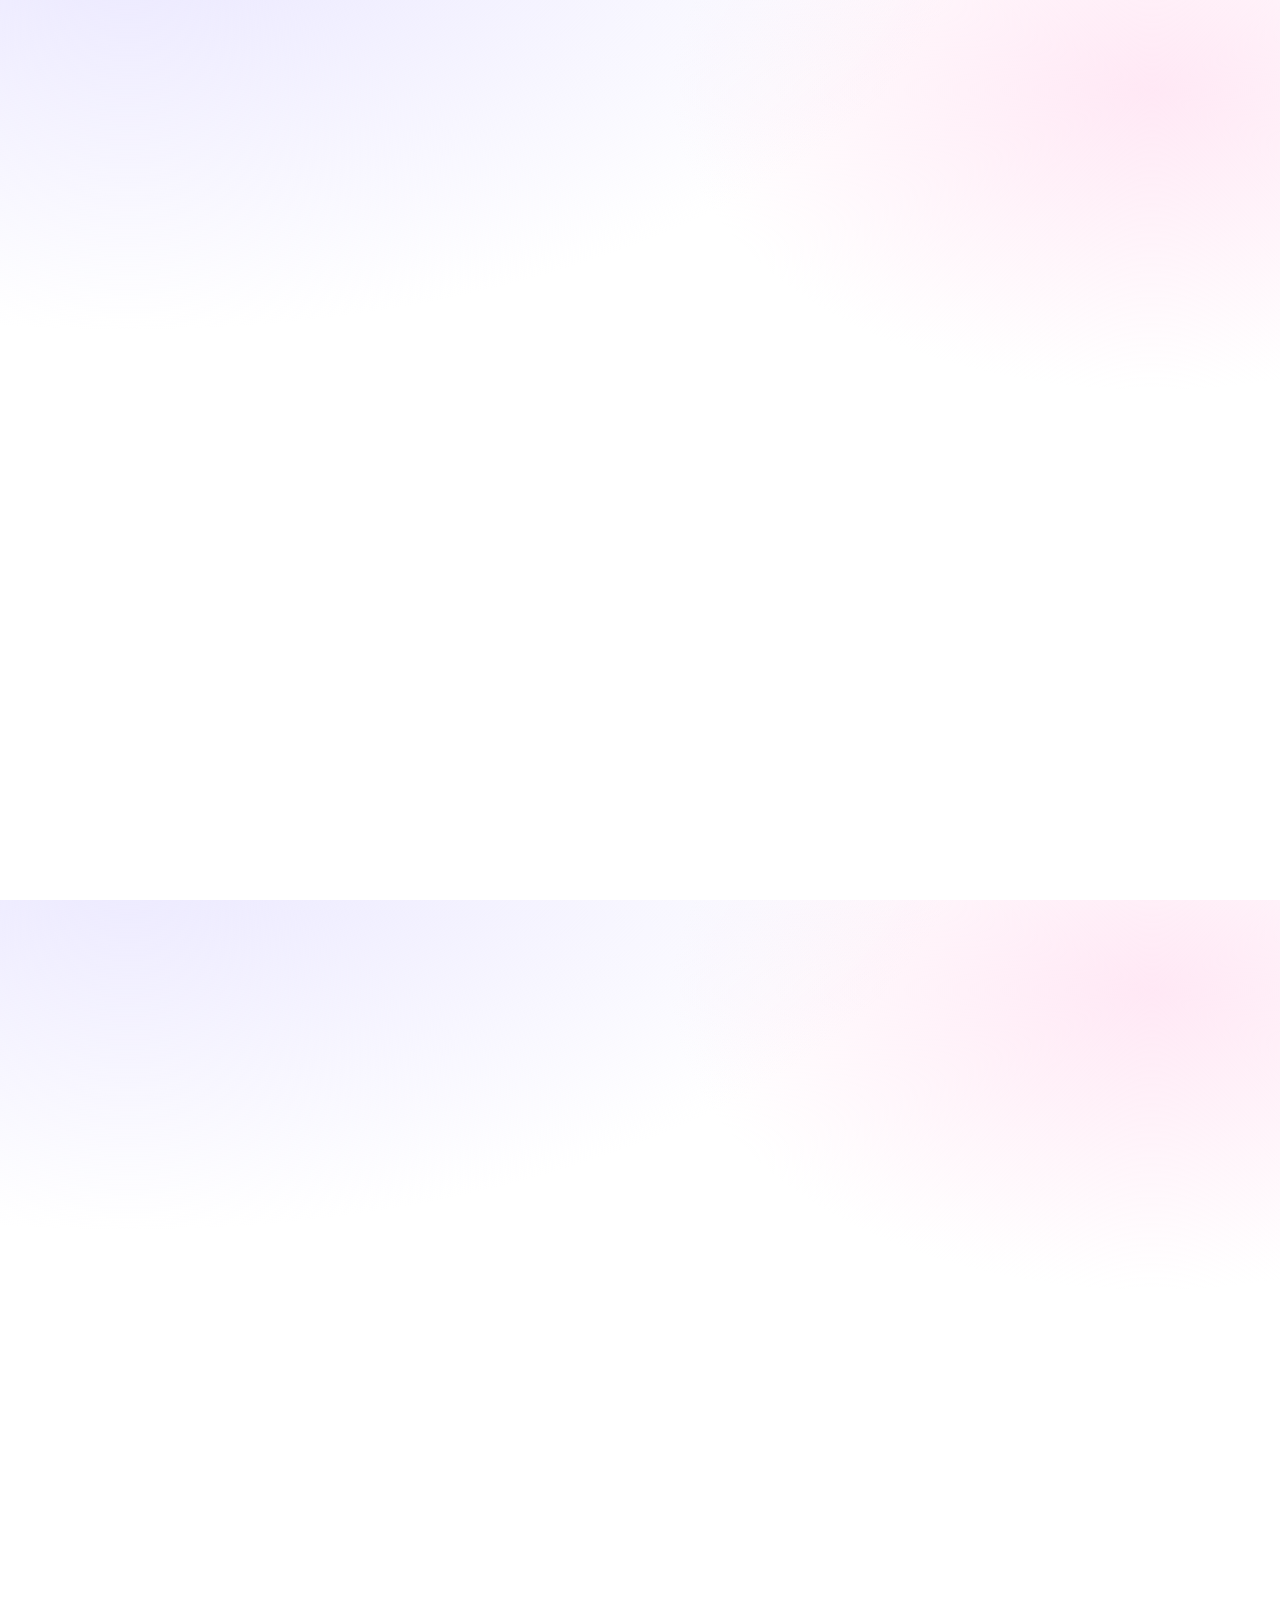
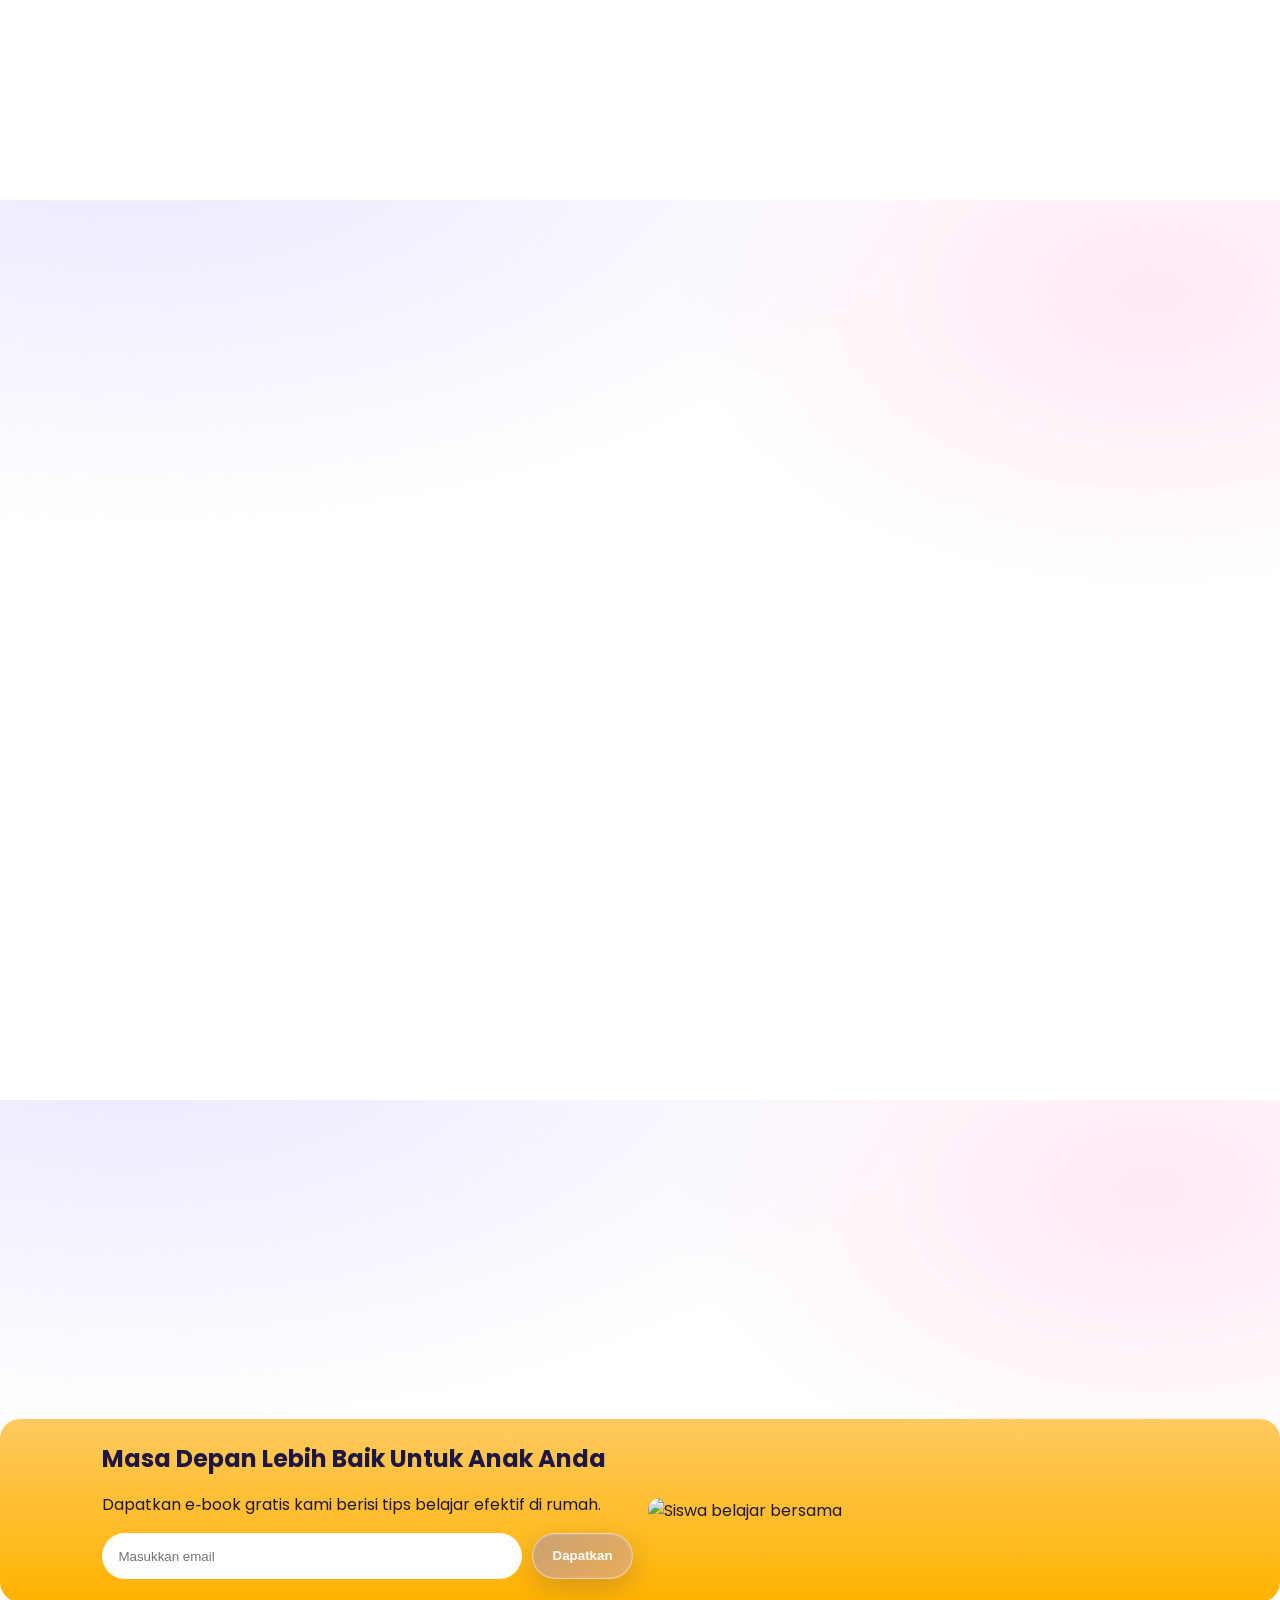
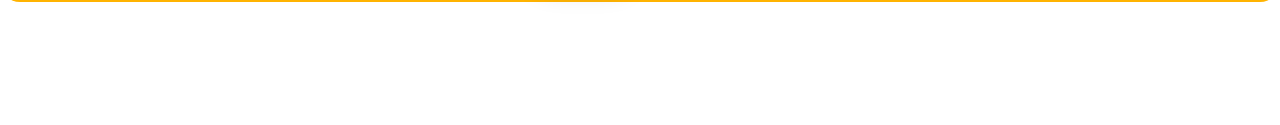
==== homepage.html @ 5aa9eeea "Add files via upload" ====
<!DOCTYPE html>
<html lang="id" class="loading">
<head>
  <meta charset="utf-8">
  <meta name="viewport" content="width=device-width, initial-scale=1">
  <title>EduAcademy - Belajar Interaktif</title>
  <link href="https://fonts.googleapis.com/css2?family=Poppins:wght@300;400;500;600;700&family=Playfair+Display:wght@600;700&display=swap" rel="stylesheet">
  <link rel="stylesheet" href="homepage.css">
</head>
<body>
     <div class="liquid-intro" id="liquid-intro" aria-hidden="true">
    <div class="blob b1"></div>
    <div class="blob b2"></div>
    <div class="liquid-text">BLC</div>
  </div>
  <header class="site-header">
    <div class="container nav">
      <a class="brand" href="homepage.html"><span class="brand-name">Brilliant Learning Center</span><span class="dot">.</span></a>
      <nav class="menu" aria-label="Utama">
        <div class="menu-item">
         
        </div>
        <div class="menu-item has-sub">
          <button class="link" aria-haspopup="true" aria-expanded="false">Programs <span class="caret">▾</span></button>
          <div class="dropdown" role="menu">
            <a href="#program" role="menuitem">Creative Thinking</a>
            <a href="#program" role="menuitem">Career Planning</a>
            <a href="#program" role="menuitem">Public Speaking</a>
            <a href="#program" role="menuitem">Coding Basics</a>
          </div>
        </div>
      </nav>
      <div class="actions">
         <a href="aboutus/aboutus.html" class="yt">About us</a>
       <a href="./pricing/pricing.html" class="yt">Pricing</a>
         <a href="https://www.instagram.com/brilliant_blc" target="_blank" rel="noopener noreferrer" class="yt">Instagram</a>
          <a href="https://www.youtube.com/@brilliantlearningcenter3346" target="_blank" rel="noopener noreferrer" class="yt">Youtube</a>
        <button class="avatar" aria-label="Menu pengguna">
          <span class="notif" aria-hidden="true"></span>
        </button>
        <button class="hamburger" aria-label="Menu" aria-expanded="false">☰</button>
      </div>
    </div>
  </header>

  <main>
    <section class="hero container" id="tentang" data-animate>
      <div class="hero-text">
        <h1 class="title">Masa Depan Lebih Baik Untuk Anak Anda</h1>
        <p class="subtitle">Kelas Bimble interaktif, proyek nyata, workshop, dan pengalaman lapangan yang menyenangkan.</p>
        <div class="hero-cta">
          <a class="btn primary" href="./daftar/daftar.html" target="_blank" rel="noopener noreferrer" class="yt">Daftar Sekarang</a>
          <a class="btn ghost" href="#resources">Lihat Sumber</a>
        </div>
        <div class="stats">
          <div class="stat" data-animate>
            <span class="number" data-counter data-target="7500">0</span>
            <span class="label">Siswa aktif</span>
          </div>
          <div class="stat" data-animate>
            <span class="number" data-counter data-target="50">0</span>
            <span class="label">Program tersedia</span>
          </div>
        </div>
      </div>
      <div class="photo left" aria-hidden="true">
        <span class="circle-bg"></span>
        <img class="cutout" src="https://img.icons8.com/3d-fluency/200/student-male.png" alt="Siswa belajar">
      </div>
      <div class="photo right" aria-hidden="true">
        <span class="circle-bg"></span>
        <img class="cutout" src="https://img.icons8.com/3d-fluency/200/student-female.png" alt="Siswa membaca">
      </div>
      <div class="floaters" aria-hidden="true">
        <img class="floater f1" src="asset/BOOKS.png" alt="">
        <img class="floater f2" src="asset/CHESS.png" alt="">
        <img class="floater f3" src="asset/E LEARNING.png" alt="">
        <img class="floater f4" src="asset/SPORT.png" alt="">
        <img class="floater f5" src="asset/PHYSICS.png" alt="">
        <img class="floater f6" src="asset/MUSIC.png" alt="">
        <img class="floater f7" src="asset/OWL.png" alt="">
        <img class="floater f8" src="asset/SEARCH.png" alt="">
        <span class="deco ring d1"></span>
        <span class="deco ring d2"></span>
        <span class="deco pill d3"></span>
        <span class="deco diamond d4"></span>
        <span class="deco blob d5"></span>
        <span class="deco ring d6"></span>
        <span class="deco circle big d7"></span>
        <span class="deco block d8"></span>
        <span class="deco block tall d9"></span>
        <span class="deco pill long d10"></span>
        <span class="deco ring big d11"></span>
      </div>
    </section>

    <section class="programs" id="program">
      <div class="container">
        <div class="programs-head" data-animate>
          <div class="lead">Program</div>
          <h2>Dirancang untuk mengembangkan potensi anak</h2>
        </div>
        <div class="glass-grid" data-animate>
          <a class="glass-card" href="#">
            <div class="icon">💡</div>
            <div class="card-title">Pemikiran Kreatif</div>
            <div class="card-link">Pelajari lebih lanjut</div>
          </a>
          <a class="glass-card highlight" href="#">
            <div class="icon">🧭</div>
            <div class="card-title">Perencanaan Karier</div>
            <div class="card-link">Pelajari lebih lanjut</div>
          </a>
          <a class="glass-card" href="#">
            <div class="icon">🗣️</div>
            <div class="card-title">Public Speaking</div>
            <div class="card-link">Pelajari lebih lanjut</div>
          </a>
          <a class="glass-card" href="#">
            <div class="icon">💻</div>
            <div class="card-title">Coding Dasar</div>
            <div class="card-link">Pelajari lebih lanjut</div>
          </a>
        </div>
      </div>
    </section>

    <section class="resources" id="resources">
      <div class="container">
        <h2 data-animate>Sumber Belajar Kami</h2>
        <p class="sub" data-animate>Kami kembangkan kepercayaan diri anak agar makin tajam</p>
        <div class="carousel" data-animate>
          <button class="carousel-control prev" aria-label="Sebelumnya">‹</button>
          <div class="carousel-viewport">
            <div class="carousel-track">
              <div class="book-card">
                <img src="https://images.unsplash.com/photo-1544717305-2782549b5136?q=80&w=400&auto=format&fit=crop" alt="Buku 1">
                <div class="book-title">Cat Kid Comic</div>
              </div>
              <div class="book-card">
                <img src="https://images.unsplash.com/photo-1519682337058-a94d519337bc?q=80&w=400&auto=format&fit=crop" alt="Buku 2">
                <div class="book-title">Wings of Fire</div>
              </div>
              <div class="book-card">
                <img src="https://images.unsplash.com/photo-1518085250887-2f903c200fee?q=80&w=400&auto=format&fit=crop" alt="Buku 3">
                <div class="book-title">Dog Man</div>
              </div>
              <div class="book-card">
                <img src="https://images.unsplash.com/photo-1495446815901-a7297e633e8d?q=80&w=400&auto=format&fit=crop" alt="Buku 4">
                <div class="book-title">Stories Wild</div>
              </div>
              <div class="book-card">
                <img src="https://images.unsplash.com/photo-1512820790803-83ca734da794?q=80&w=400&auto=format&fit=crop" alt="Buku 5">
                <div class="book-title">Science Lab</div>
              </div>
              <div class="book-card">
                <img src="https://images.unsplash.com/photo-1524995997946-a1c2e315a42f?q=80&w=400&auto=format&fit=crop" alt="Buku 6">
                <div class="book-title">Creative Brain</div>
              </div>
            </div>
          </div>
          <button class="carousel-control next" aria-label="Berikutnya">›</button>
        </div>
      </div>
    </section>
  </main>

  <section class="benefits">
    <div class="container two-col">
      <div class="panel light" data-animate>
        <div class="lead small">Traditional in‑person</div>
        <h2>Belajar tatap muka mendorong siswa untuk</h2>
        <ul class="checks">
          <li>Fokus lebih lama dalam sesi</li>
          <li>Berinteraksi dengan teman sebaya</li>
          <li>Memahami konsep sulit dengan contoh nyata</li>
        </ul>
        <div class="illus">
          <img src="asset/kelas.jpg" alt="Kelas" />
        </div>
      </div>
      <div class="panel dark quiz" data-animate>
        <h3>Anak akan diuji dengan kuis online</h3>
        <p>Kuis interaktif membuat belajar lebih menyenangkan sekaligus menilai kemajuan.</p>
        <div class="quiz-meta">
          <span>🧠 10 soal</span>
          <span>⏱️ 15 menit</span>
          <span>🏅 Sertifikat</span>
        </div>
        <a href="#" class="btn primary">Coba Kuis</a>
      </div>
    </div>
  </section>

  <section class="superstars">
    <div class="container">
      <div class="section-head">
        <h2>Superstar Bulan Ini</h2>
        <a href="#" class="btn ghost small">Lihat Semua</a>
      </div>
      <div class="stars-grid" data-animate>
        <div class="star">
          <img src="asset/avatar/Avatar Users2_1.png" alt="Siswa 1">
          <div class="name">Jaydn Niles</div>
          <div class="meta">9 th · Ethiopia</div>
        </div>
        <div class="star">
          <img src="asset/avatar/Avatar Users2_10.png" alt="Siswa 2">
          <div class="name">Lisa Ava</div>
          <div class="meta">8 th · Colombia</div>
        </div>
        <div class="star">
          <img src="asset/avatar/Avatar Users2_12.png" alt="Siswa 3">
          <div class="name">Sophia Mia</div>
          <div class="meta">9 th · Ireland</div>
        </div>
        <div class="star">
          <img src="asset/avatar/Avatar Users2_18.png"Siswa 4">
          <div class="name">Arga Putra</div>
          <div class="meta">10 th · Indonesia</div>
        </div>
      </div>
    </div>
  </section>

  <section class="tiles">
    <div class="container tile-grid" data-animate>
      <div class="tile">
        <h3>Integrasi dengan platform favorit Anda</h3>
        <p>Sinkron dengan alat yang sudah Anda gunakan setiap hari.</p>
        <div class="logos">
          <span class="logo">G</span>
          <span class="logo">M</span>
          <span class="logo">C</span>
          <span class="logo">S</span>
          <span class="logo">Z</span>
        </div>
        <a href="#" class="link-more">Lihat dukungan →</a>
      </div>
      <div class="tile">
        <h3>Bagaimana kami tumbuh menjadi ed‑tech besar</h3>
        <p>Baca perjalanan kami membangun pengalaman belajar menyenangkan untuk semua.</p>
        <div class="logos">
          <span class="logo">B</span>
          <span class="logo">P</span>
          <span class="logo">J</span>
          <span class="logo">A</span>
        </div>
        <a href="#" class="link-more">Baca cerita →</a>
      </div>
    </div>
  </section>

  <section class="cta-banner" data-animate>
    <div class="container cta-wrap">
      <div class="cta-text">
        <h2>Masa Depan Lebih Baik Untuk Anak Anda</h2>
        <p>Dapatkan e‑book gratis kami berisi tips belajar efektif di rumah.</p>
        <form class="cta-form" onsubmit="return false;">
          <input type="email" placeholder="Masukkan email">
          <button class="btn glass">Dapatkan</button>
        </form>
      </div>
      <div class="cta-visual">
        <img src="https://images.unsplash.com/photo-1519389950473-47ba0277781c?q=80&w=1000&auto=format&fit=crop" alt="Siswa belajar bersama">
      </div>
    </div>
  </section>

  <footer class="site-footer">
    <div class="container">
      <div>© 2026 Brilliant Learning Center</div>
      <div class="social">
        <a href="#">Instagram</a>
        <a href="#">YouTube</a>
        <a href="#">Kontak</a>
      </div>
    </div>
  </footer>




  <script type="text/javascript">
var Tawk_API=Tawk_API||{}, Tawk_LoadStart=new Date();
(function(){
var s1=document.createElement("script"),s0=document.getElementsByTagName("script")[0];
s1.async=true;
s1.src='https://embed.tawk.to/69aa831071c7231c3a28fcc7/1jj10vug5';
s1.charset='UTF-8';
s1.setAttribute('crossorigin','*');
s0.parentNode.insertBefore(s1,s0);
})();
</script>
  <script src="homepage.js"></script>
</body>
</html>
---- homepage.css ----
:root {
  --bg: #f6f6fb;
  --ink: #1f1743;
  --muted: #676386;
  --primary: #6c5ce7;
  --primary-2: #a06cd5;
  --accent: #ffb300;
  --card: rgba(255, 255, 255, 0.08);
  --card-border: rgba(255, 255, 255, 0.22);
  --radius: 14px;
  --radius-lg: 18px;
  --shadow: 0 8px 30px rgba(31, 23, 67, 0.08);
}

*,
*::before,
*::after {
  box-sizing: border-box;
}

html, body {
  height: 100%;
}

body {
  margin: 0;
  font-family: "Poppins", system-ui, -apple-system, Segoe UI, Roboto, Arial, sans-serif;
  color: var(--ink);
  background:
    radial-gradient(1200px 600px at 10% -10%, #e9e6ff 0%, transparent 70%),
    radial-gradient(800px 500px at 90% 10%, #ffe8f5 0%, transparent 60%),
    linear-gradient(#ffffff, #ffffff);
}

.container {
  width: min(1120px, 92vw);
  margin-inline: auto;
}

.btn {
  display: inline-flex;
  align-items: center;
  justify-content: center;
  gap: .5rem;
  padding: .9rem 1.2rem;
  border-radius: 999px;
  font-weight: 600;
  text-decoration: none;
  transition: transform .35s ease, background-color .35s ease, color .35s ease, box-shadow .35s ease;
}

.btn.primary {
  background: linear-gradient(135deg, var(--primary), var(--primary-2));
  color: #fff;
  box-shadow: 0 12px 30px rgba(108, 92, 231, .35);
}

.btn.primary:hover { transform: translateY(-2px); }

.btn.ghost {
  background: transparent;
  border: 2px solid var(--primary);
  color: var(--primary);
}
.btn.ghost:hover { background: var(--primary); color: #fff; }

.btn.small { padding: .55rem .9rem; font-size: .9rem; }

.btn.glass {
  background:
    linear-gradient(145deg, rgba(108,92,231,.35), rgba(160,108,213,.25)),
    rgba(255,255,255,.18);
  border: 1px solid rgba(255,255,255,.45);
  color: #fff;
  backdrop-filter: blur(12px) saturate(130%);
  -webkit-backdrop-filter: blur(12px) saturate(130%);
  box-shadow: 0 10px 26px rgba(31,23,67,.18), inset 0 0 0 1px rgba(255,255,255,.15);
}
.btn.glass:hover {
  background:
    linear-gradient(145deg, rgba(108,92,231,.45), rgba(160,108,213,.32)),
    rgba(255,255,255,.24);
  transform: translateY(-2px);
}

.site-header {
  position: sticky;
  top: 0;
  z-index: 20;
  backdrop-filter: saturate(140%) blur(8px);
  background: rgba(255, 255, 255, .7);
  border-bottom: 1px solid rgba(31, 23, 67, .06);
}
.nav {
  display: grid;
  grid-template-columns: 1fr auto auto;
  align-items: center;
  padding: 1rem 0;
  gap: 1rem;
}
.brand {
  font-weight: 700;
  font-size: 1.35rem;
  color: var(--ink);
  text-decoration: none;
}
.brand .brand-name { letter-spacing: .2px; }
.brand .dot { color: var(--accent); margin-left: 2px; }
.menu {
  display: flex;
  gap: 1.2rem;
}
.menu a, .menu .link {
  color: var(--muted);
  text-decoration: none;
  font-weight: 500;
  background: none;
  border: 0;
  padding: .3rem .2rem;
  cursor: pointer;
}
.menu a:hover, .menu .link:hover { color: var(--ink); }
.menu .menu-item { position: relative; }
.menu .caret { font-size: .8rem; margin-left: .25rem; }
.dropdown {
  position: absolute;
  top: calc(100% + .6rem);
  left: 0;
  min-width: 220px;
  background: #fff;
  border: 1px solid rgba(31,23,67,.08);
  border-radius: 12px;
  box-shadow: 0 14px 36px rgba(31,23,67,.16);
  padding: .5rem;
  opacity: 0;
  transform: translateY(8px);
  pointer-events: none;
  transition: opacity .35s ease, transform .35s ease;
}
.dropdown a {
  display: block;
  padding: .6rem .8rem;
  border-radius: 8px;
  color: var(--ink);
  text-decoration: none;
  font-weight: 500;
}
.dropdown a:hover { background: rgba(108,92,231,.08); }
.menu .menu-item.open .dropdown { opacity: 1; transform: none; pointer-events: auto; }
.menu .menu-item.open .link { color: var(--ink); }

.actions {
  display: flex;
  align-items: center;
  gap: .8rem;
}
.actions .yt {
  color: var(--muted);
  text-decoration: none;
  font-weight: 600;
}
.actions .yt:hover { color: var(--ink); }
.avatar {
  width: 36px;
  height: 36px;
  border-radius: 50%;
  background: linear-gradient(180deg, #fff, #f0eefb);
  border: 1px solid rgba(31,23,67,.08);
  box-shadow: 0 4px 14px rgba(31,23,67,.12);
  position: relative;
  cursor: pointer;
}
.avatar .notif {
  position: absolute;
  top: 7px;
  right: 7px;
  width: 8px;
  height: 8px;
  background: var(--accent);
  border-radius: 50%;
  box-shadow: 0 0 0 2px #fff;
}
.hamburger {
  display: none;
  width: 40px;
  height: 40px;
  border: 1px solid rgba(31,23,67,.1);
  border-radius: 10px;
  background: #fff;
  box-shadow: 0 6px 16px rgba(31,23,67,.12);
  font-size: 20px;
  cursor: pointer;
}

.hero {
  display: grid;
  grid-template-columns: auto minmax(520px, 1fr) auto;
  align-items: center;
  gap: 1.2rem;
  padding: 3.2rem 0 2rem;
  text-align: center;
  position: relative;
}
.title {
  font-family: "Playfair Display", Georgia, serif;
  font-size: clamp(2.4rem, 1.2rem + 4vw, 4rem);
  line-height: 1.1;
  margin: 0;
  color: var(--ink);
}
.subtitle {
  color: var(--muted);
  margin: 1rem 0 1.4rem;
  max-width: 560px;
  margin-left: auto;
  margin-right: auto;
}
.hero-cta { display: flex; gap: .8rem; margin-bottom: 1.6rem; justify-content: center; }
.stats {
  display: flex;
  gap: 2rem;
  flex-wrap: wrap;
  justify-content: center;
}
.stat { display: grid; }
.stat .number {
  font-size: 2rem;
  font-weight: 700;
  color: var(--primary);
}
.stat .label {
  color: var(--muted);
  font-size: .95rem;
}
.photo {
  position: relative;
  width: clamp(140px, 22vw, 240px);
  z-index: 2;
}
.photo .circle-bg {
  position: relative;
  display: block;
  width: 100%;
  padding-bottom: 100%;
  border-radius: 50%;
  background: radial-gradient(80% 80% at 50% 40%, rgba(255,255,255,.9), rgba(255,255,255,.6)) padding-box,
              radial-gradient(closest-side, rgba(255,179,0,.6), rgba(108,92,231,.4)) border-box;
  border: 8px solid transparent;
  box-shadow: 0 10px 30px rgba(31,23,67,.12), inset 0 6px 18px rgba(255,255,255,.6);
  filter: blur(.2px);
}
.photo .cutout {
  position: absolute;
  left: 50%;
  top: 50%;
  transform: translate(-50%, -58%);
  width: 86%;
  height: auto;
  object-fit: contain;
  filter: drop-shadow(0 14px 18px rgba(31,23,67,.15));
  pointer-events: none;
}
.left { grid-column: 1; justify-self: end; }
.right { grid-column: 3; justify-self: start; }
.hero-text { grid-column: 2; }

.floaters {
  position: absolute;
  top: -10%;
  left: 50%;
  width: 100vw;
  height: 120%;
  transform: translateX(-50%);
  pointer-events: none;
  z-index: 1;
  overflow: visible;
}
.floater {
  position: absolute;
  width: 64px;
  height: 64px;
  object-fit: contain;
  filter: drop-shadow(0 8px 16px rgba(31,23,67,.14));
  animation: floatY var(--dur,7s) ease-in-out var(--delay,0s) infinite alternate,
             swayX var(--dur2,9s) ease-in-out calc(var(--delay,0s) / 2) infinite alternate;
  will-change: transform, opacity;
}
.floaters.physics .floater,
.floaters.physics .deco { animation: none; }
.floater.f1 { top: 8%; left: 6%; --dur: 7s; --dur2: 10s; --delay: .6s; }
.floater.f2 { top: 10%; right: 9%; --dur: 8s; --dur2: 9s; --delay: 1.2s; }
.floater.f3 { bottom: 8%; left: 10%; --dur: 6.5s; --dur2: 8s; --delay: .2s; width: 56px; height: 56px;}
.floater.f4 { bottom: 14%; right: 8%; --dur: 7.5s; --dur2: 9.5s; --delay: .9s; }

@keyframes floatY {
  0%   { transform: translateY(0) rotate(-2deg); }
  50%  { transform: translateY(-10px) rotate(2deg); }
  100% { transform: translateY(0) rotate(-2deg); }
}
@keyframes swayX {
  0%   { transform: translateX(-6px); }
  100% { transform: translateX(6px); }
}

/* Extra decorative shapes (CSS-only) */
.deco {
  position: absolute;
  display: block;
  filter: drop-shadow(0 6px 12px rgba(31,23,67,.10));
  opacity: .9;
  animation: floatY var(--dur,8s) ease-in-out var(--delay,0s) infinite alternate,
             swayX var(--dur2,10s) ease-in-out var(--delay,0s) infinite alternate;
}
.deco.ring {
  width: 34px; height: 34px; border-radius: 50%;
  box-shadow: inset 0 0 0 4px rgba(108,92,231,.45);
  background: radial-gradient(circle at 30% 30%, rgba(255,255,255,.7), transparent 60%);
}
.deco.pill {
  width: 48px; height: 18px; border-radius: 999px;
  background: linear-gradient(135deg, rgba(255,179,0,.35), rgba(255,179,0,.15));
}
.deco.diamond {
  width: 18px; height: 18px; background: rgba(160,108,213,.5);
  transform: rotate(45deg);
}
.deco.blob {
  width: 36px; height: 28px;
  background: radial-gradient(120% 100% at 30% 40%, rgba(108,92,231,.28), rgba(160,108,213,.2));
  border-radius: 60% 40% 60% 40% / 60% 40% 60% 40%;
}
.deco.pill.long { width: 72px; height: 20px; }
.deco.circle {
  width: 56px; height: 56px; border-radius: 50%;
  background: radial-gradient(60% 60% at 40% 30%, rgba(255,255,255,.85), rgba(255,255,255,.3));
  box-shadow: inset 0 0 0 6px rgba(160,108,213,.25), 0 8px 20px rgba(31,23,67,.08);
}
.deco.ring.big { width: 56px; height: 56px; box-shadow: inset 0 0 0 6px rgba(108,92,231,.45); }
.deco.circle.big { width: 120px; height: 120px; box-shadow: inset 0 0 0 10px rgba(160,108,213,.22), 0 10px 30px rgba(31,23,67,.08); }
.deco.block {
  width: 22px; height: 22px;
  border-radius: 6px;
  background: linear-gradient(145deg, rgba(108,92,231,.35), rgba(160,108,213,.25));
  box-shadow: 0 6px 14px rgba(31,23,67,.12);
}
.deco.block.tall { height: 34px; width: 18px; }
.deco.d1 { top: 14%; left: 22%; --delay: .2s; }
.deco.d2 { top: 26%; right: 24%; --delay: 1.1s; }
.deco.d3 { bottom: 18%; left: 26%; --delay: .6s; }
.deco.d4 { top: 36%; right: 12%; --delay: .9s; }
.deco.d5 { bottom: 10%; right: 18%; --delay: .4s; }
.deco.d6 { top: 8%; left: 8%; --delay: .7s; }

.plane {
  position: absolute;
  top: 12%;
  left: 0;
  width: var(--plane-size, 86px);
  height: var(--plane-size, 86px);
  object-fit: contain;
  pointer-events: none;
  filter: drop-shadow(0 8px 12px rgba(31,23,67,.18));
  animation:
    planeX var(--plane-speed, 18s) linear 0s infinite alternate,
    planeBob 2.6s ease-in-out 0s infinite alternate;
}
@keyframes planeX {
  from { transform: translateX(-12vw) rotate(3deg); }
  to   { transform: translateX(112vw) rotate(-3deg); }
}
@keyframes planeBob {
  from { transform: translateY(-2px); }
  to   { transform: translateY(2px); }
}

.programs {
  position: relative;
  padding: 4rem 0;
  background:
    radial-gradient(700px 300px at 15% 20%, rgba(108, 92, 231, .12), transparent 60%),
    radial-gradient(600px 280px at 85% 10%, rgba(255, 179, 0, .12), transparent 60%),
    linear-gradient(180deg, #1f1743 0%, #2c235e 100%);
  color: #fff;
}
.programs .lead {
  color: #d9d4ff;
  font-weight: 600;
  letter-spacing: .08em;
  text-transform: uppercase;
}
.programs h2 { margin: .4rem 0 1.6rem; color: #fff; }
.programs-head { text-align: center; }

.glass-grid {
  display: grid;
  grid-template-columns: repeat(4, 1fr);
  gap: 1rem;
  margin-top: 1.2rem;
}
.glass-card {
  display: grid;
  gap: .6rem;
  padding: 1.2rem;
  border-radius: var(--radius-lg);
  background: var(--card);
  border: 1px solid var(--card-border);
  backdrop-filter: blur(14px) saturate(130%);
  -webkit-backdrop-filter: blur(14px) saturate(130%);
  color: #fff;
  text-decoration: none;
  box-shadow: 0 10px 30px rgba(0, 0, 0, .18) inset, 0 10px 28px rgba(0, 0, 0, .12);
  transform-style: preserve-3d;
  transition: transform .45s ease, box-shadow .55s ease, background .55s ease;
}
.glass-card .icon {
  width: 44px;
  height: 44px;
  display: grid;
  place-items: center;
  border-radius: 12px;
  background: linear-gradient(145deg, rgba(255,255,255,.25), rgba(255,255,255,.05));
  box-shadow: 0 6px 18px rgba(0,0,0,.18);
  font-size: 1.2rem;
}
.glass-card .card-title { font-weight: 600; }
.glass-card .card-link { color: #e8e6ff; font-size: .95rem; }
.glass-card:hover { box-shadow: 0 20px 40px rgba(0,0,0,.28); }
.glass-card.highlight {
  background: radial-gradient(120px 100px at 80% 20%, rgba(255,179,0,.25), transparent 70%), var(--card);
}

.resources {
  padding: 3.6rem 0 4rem;
}
.resources h2 {
  text-align: center;
  margin: 0;
}
.resources .sub {
  text-align: center;
  margin: .6rem 0 1.6rem;
  color: var(--muted);
}
.carousel {
  position: relative;
  display: grid;
  align-items: center;
  grid-template-columns: auto 1fr auto;
  gap: .5rem;
}
.carousel-viewport {
  overflow: hidden;
}
.carousel-track {
  display: flex;
  gap: 1rem;
  transition: transform .8s cubic-bezier(.22,.61,.36,1);
  will-change: transform;
  padding-block: .3rem;
}
.carousel-control {
  width: 44px;
  height: 44px;
  border: none;
  border-radius: 50%;
  background: #fff;
  box-shadow: var(--shadow);
  color: var(--ink);
  font-size: 28px;
  line-height: 1;
  cursor: pointer;
}
.book-card {
  background: #fff;
  border-radius: 16px;
  box-shadow: 0 10px 24px rgba(31, 23, 67, .14);
  overflow: hidden;
  min-width: 210px;
  width: 210px;
}
.book-card img {
  width: 100%;
  height: 260px;
  object-fit: cover;
  display: block;
}
.book-title {
  padding: .8rem;
  font-weight: 600;
}

.site-footer {
  padding: 1.6rem 0 2rem;
  color: var(--muted);
  border-top: 1px solid rgba(31, 23, 67, .06);
}
.site-header, main, .benefits, .superstars, .tiles, .site-footer { transition: opacity .10s ease, transform .10s ease; }
html.loading .site-header, html.loading main, html.loading .benefits, html.loading .superstars, html.loading .tiles, html.loading .site-footer, html.loading .floaters {
  opacity: 0;
  transform: translateY(8px);
  pointer-events: none;
}
html.loading { overflow: hidden; }
.site-footer .container {
  display: flex;
  justify-content: space-between;
  align-items: center;
}
.site-footer a {
  color: var(--muted);
  text-decoration: none;
}
.site-footer .social {
  display: flex;
  gap: 1rem;
}

[data-animate] {
  opacity: 0;
  transform: translateY(20px);
  transition: transform .9s ease, opacity .9s ease;
}
.show { opacity: 1; transform: none; }

@media (max-width: 992px) {
  .hero {
    grid-template-columns: 1fr;
    padding: 2.4rem 0 1.2rem;
  }
  .hero-text { grid-column: auto; }
  .left, .right { justify-self: center; }
  .glass-grid { grid-template-columns: repeat(2, 1fr); }
}
@media (max-width: 680px) {
  .hamburger { display: inline-block; }
  .menu {
    position: fixed;
    top: 64px;
    right: 12px;
    width: min(86vw, 320px);
    max-height: calc(100vh - 80px);
    display: flex;
    flex-direction: column;
    gap: .6rem;
    background: rgba(255,255,255,.9);
    backdrop-filter: blur(12px) saturate(130%);
    -webkit-backdrop-filter: blur(12px) saturate(130%);
    border: 1px solid rgba(31,23,67,.08);
    border-radius: 14px;
    padding: .8rem;
    box-shadow: 0 20px 40px rgba(31,23,67,.18);
    transform: translateY(-10px) scale(.98);
    opacity: 0;
    pointer-events: none;
    transition: transform .35s ease, opacity .35s ease;
  }
  .menu.open {
    transform: none;
    opacity: 1;
    pointer-events: auto;
  }
  .hero-visual { grid-template-columns: 1fr 1fr; }
  .book-card { min-width: 180px; width: 180px; }
  .glass-grid { grid-template-columns: 1fr; }
  .title { font-size: clamp(2rem, 6.5vw, 2.6rem); }
  .photo { width: clamp(110px, 34vw, 180px); }
  .cta-form { flex-direction: column; }
  .cta-form input { width: 100%; }
  .hero { justify-items: center; }
  .hero-text { max-width: 28rem; margin-inline: auto; text-align: center; }
  .floater { width: 44px; height: 44px; }
  .floater.f1 { left: 4%; top: 6%; }
  .floater.f2 { right: 4%; top: 8%; }
  .floater.f3 { left: 8%; bottom: 10%; }
  .floater.f4 { right: 8%; bottom: 12%; }
  .deco { opacity: .7; }
  .deco.d1 { left: 4%; top: 6%; }
  .deco.d2 { right: 6%; top: 10%; }
  .deco.d3 { left: 6%; bottom: 18%; }
  .deco.d4 { right: 4%; top: 30%; }
  .deco.d5 { right: 6%; bottom: 18%; }
  .deco.d6 { left: 6%; top: 16%; }
  .plane { width: 64px; top: 10%; }
  .deco.circle.big { width: 84px; height: 84px; }
}

.benefits {
  padding: 3.2rem 0 2.6rem;
}
.two-col {
  display: grid;
  grid-template-columns: 1.1fr .9fr;
  gap: 1.4rem;
}
.panel {
  position: relative;
  border-radius: 18px;
  padding: 1.6rem;
  box-shadow: var(--shadow);
}
.panel.light {
  background: #fff;
}
.panel.dark {
  background: linear-gradient(180deg, #2a235c, #1f1743);
  color: #fff;
}
.panel h2 { margin: .2rem 0 1rem; }
.panel h3 { margin: 0 0 .6rem; }
.panel .lead.small {
  color: var(--muted);
  font-weight: 600;
  letter-spacing: .06em;
  text-transform: uppercase;
  font-size: .85rem;
}
.checks {
  margin: 0;
  padding-left: 1.2rem;
}
.checks li {
  margin: .5rem 0;
}
.illus {
  margin-top: 1rem;
  border-radius: 14px;
  overflow: hidden;
}
.illus img {
  width: 100%;
  height: 220px;
  object-fit: cover;
  display: block;
}
.quiz .quiz-meta {
  display: flex;
  gap: .6rem;
  flex-wrap: wrap;
  margin: .6rem 0 1rem;
  opacity: .9;
}
.superstars {
  padding: 2.6rem 0;
}
.section-head {
  display: flex;
  justify-content: space-between;
  align-items: center;
  margin-bottom: 1rem;
}
.stars-grid {
  display: grid;
  grid-template-columns: repeat(4, 1fr);
  gap: 1rem;
}
.star {
  background: #fff;
  border-radius: 14px;
  box-shadow: var(--shadow);
  padding: 1rem;
  text-align: center;
}
.star img {
  width: 88px;
  height: 88px;
  border-radius: 50%;
  object-fit: cover;
}
.star .name { font-weight: 600; margin-top: .6rem; }
.star .meta { color: var(--muted); font-size: .9rem; }

.tiles { padding: 2.2rem 0; }
.tile-grid {
  display: grid;
  grid-template-columns: 1fr 1fr;
  gap: 1rem;
}
.tile {
  background: #fff;
  border-radius: 16px;
  padding: 1.2rem;
  box-shadow: var(--shadow);
}
.tile .logos {
  display: flex;
  gap: .6rem;
  margin: .6rem 0 .4rem;
  flex-wrap: wrap;
}
.tile .logo {
  width: 34px;
  height: 34px;
  display: grid;
  place-items: center;
  border-radius: 10px;
  background: linear-gradient(145deg, rgba(108,92,231,.2), rgba(160,108,213,.15));
  color: var(--ink);
  font-weight: 700;
}
.link-more {
  display: inline-block;
  margin-top: .3rem;
  color: var(--primary);
  text-decoration: none;
  font-weight: 600;
}

.cta-banner {
  background: linear-gradient(180deg, #ffca5f, #ffb300);
  border-radius: 20px;
  margin: 1rem auto 2rem;
}
.cta-wrap {
  display: grid;
  grid-template-columns: 1fr 1fr;
  gap: 1rem;
  align-items: center;
  padding: 1.4rem;
}
.cta-text h2 { margin: 0 0 .4rem; }
.cta-form {
  display: flex;
  gap: .6rem;
  margin-top: .6rem;
}
.cta-form input {
  flex: 1;
  min-width: 0;
  border: 0;
  border-radius: 999px;
  padding: .9rem 1rem;
}
.cta-visual img {
  width: 100%;
  height: 240px;
  object-fit: cover;
  border-radius: 16px;
}

@media (max-width: 992px) {
  .two-col { grid-template-columns: 1fr; }
  .stars-grid { grid-template-columns: repeat(2, 1fr); }
  .tile-grid { grid-template-columns: 1fr; }
  .cta-wrap { grid-template-columns: 1fr; }
}
@media (max-width: 560px) {
  .stars-grid { grid-template-columns: 1fr; }
}

.liquid-intro {
  position: fixed;
  inset: 0;
  z-index: 40;
  pointer-events: all;
  background: linear-gradient(180deg, #ffffff, rgba(255,255,255,.92) 40%, rgba(255,255,255,.86));
  display: grid;
  place-items: center;
  overflow: hidden;
  animation: introFadeOut .6s ease 1.9s forwards;
}
.liquid-intro .blob {
  position: absolute;
  width: 60vmax;
  height: 60vmax;
  border-radius: 42% 58% 50% 50% / 42% 48% 52% 58%;
  filter: blur(18px);
  will-change: transform;
}
.liquid-intro .b1 {
  background: radial-gradient(60% 60% at 40% 40%, rgba(108,92,231,.25), rgba(160,108,213,.18));
  bottom: -25vmax;
  left: -10vmax;
  animation: blobMove1 2.2s ease-in-out infinite alternate;
}
.liquid-intro .b2 {
  background: radial-gradient(60% 60% at 60% 60%, rgba(255,179,0,.25), rgba(255,179,0,.14));
  top: -22vmax;
  right: -14vmax;
  animation: blobMove2 2.2s ease-in-out infinite alternate;
}
.liquid-text {
  position: relative;
  font-weight: 700;
  color: #1f1743;
  letter-spacing: .02em;
  font-size: clamp(1rem, 1rem + 1.2vw, 1.35rem);
}
.liquid-text::after {
  content: "…";
  margin-left: .2rem;
  animation: dots 1.2s steps(3, end) infinite;
}
@keyframes blobMove1 {
  0% { transform: translate3d(0,0,0) scale(1); }
  100% { transform: translate3d(6vmax,-3vmax,0) scale(1.06); }
}
@keyframes blobMove2 {
  0% { transform: translate3d(0,0,0) scale(1); }
  100% { transform: translate3d(-5vmax,3vmax,0) scale(1.05); }
}
@keyframes dots {
  0% { opacity: .2; }
  50% { opacity: 1; }
  100% { opacity: .2; }
}
@keyframes introFadeOut {
  to { opacity: 0; visibility: hidden; }
}
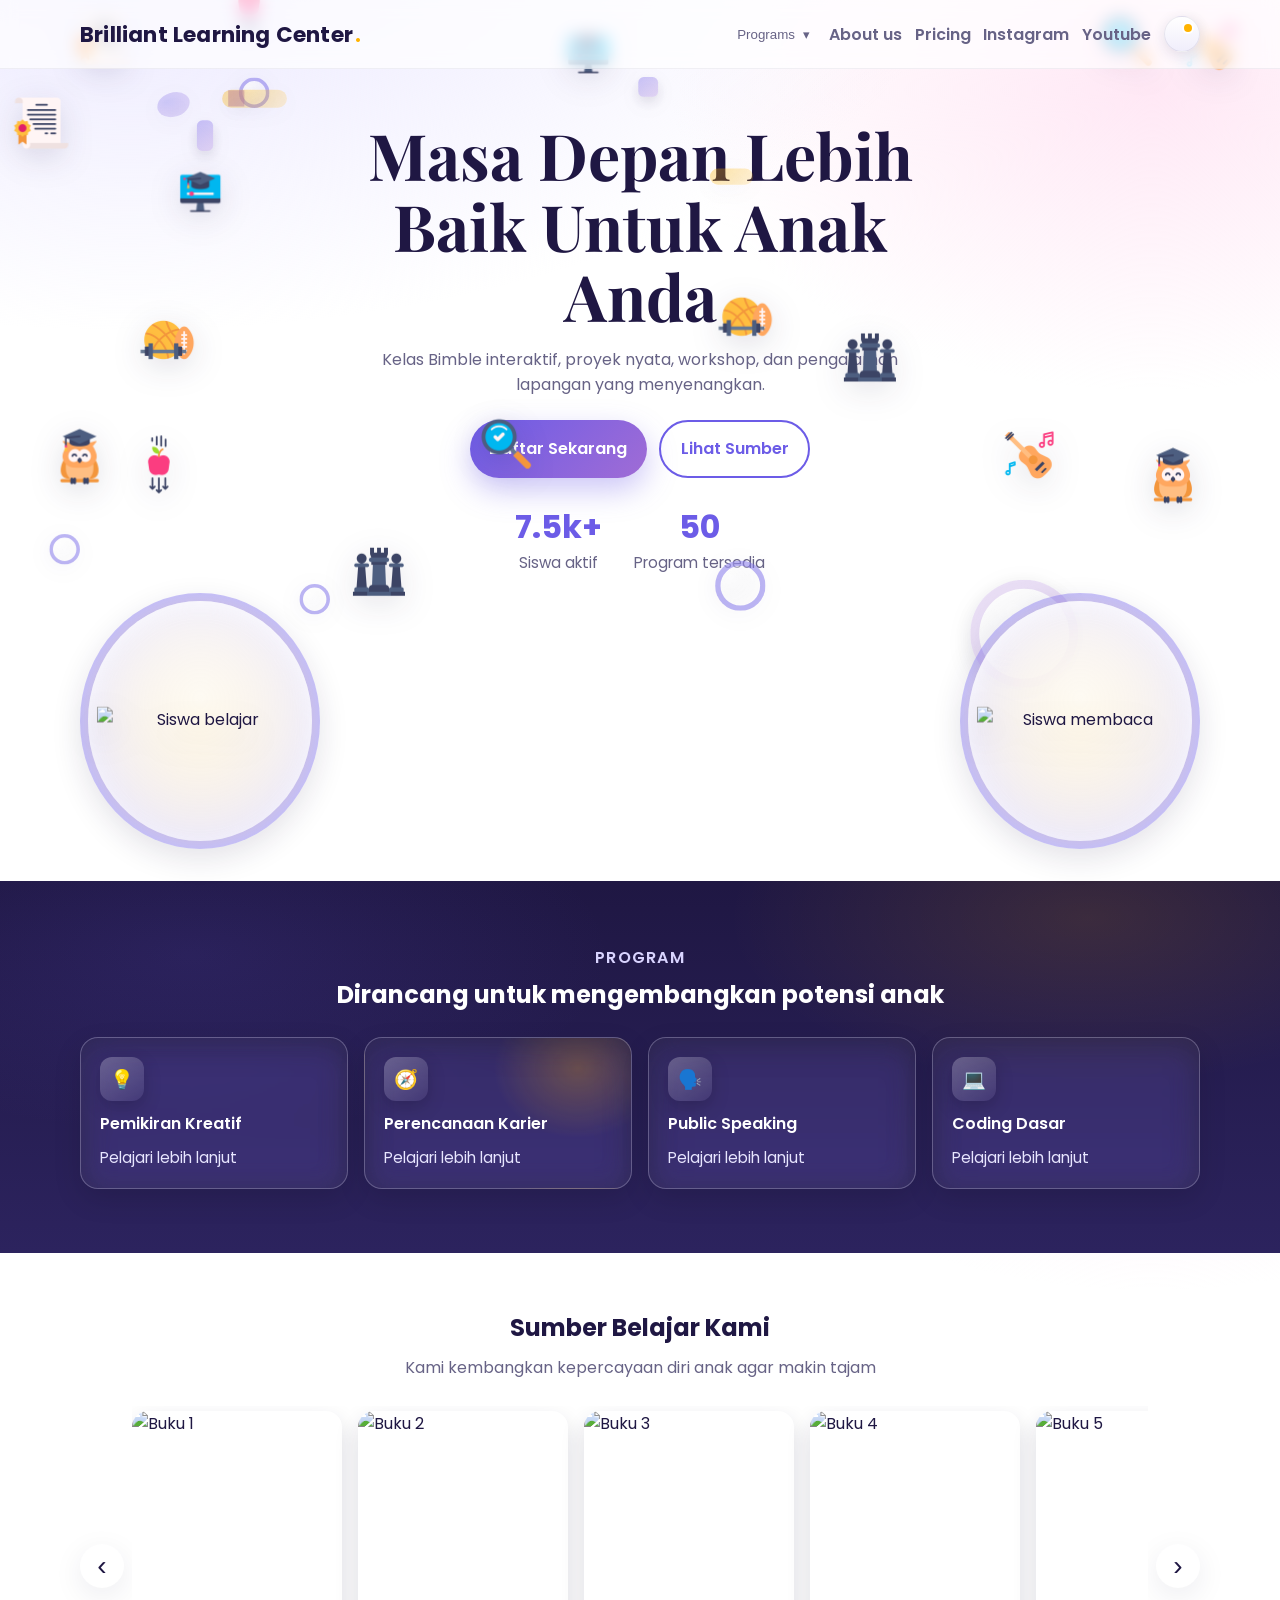
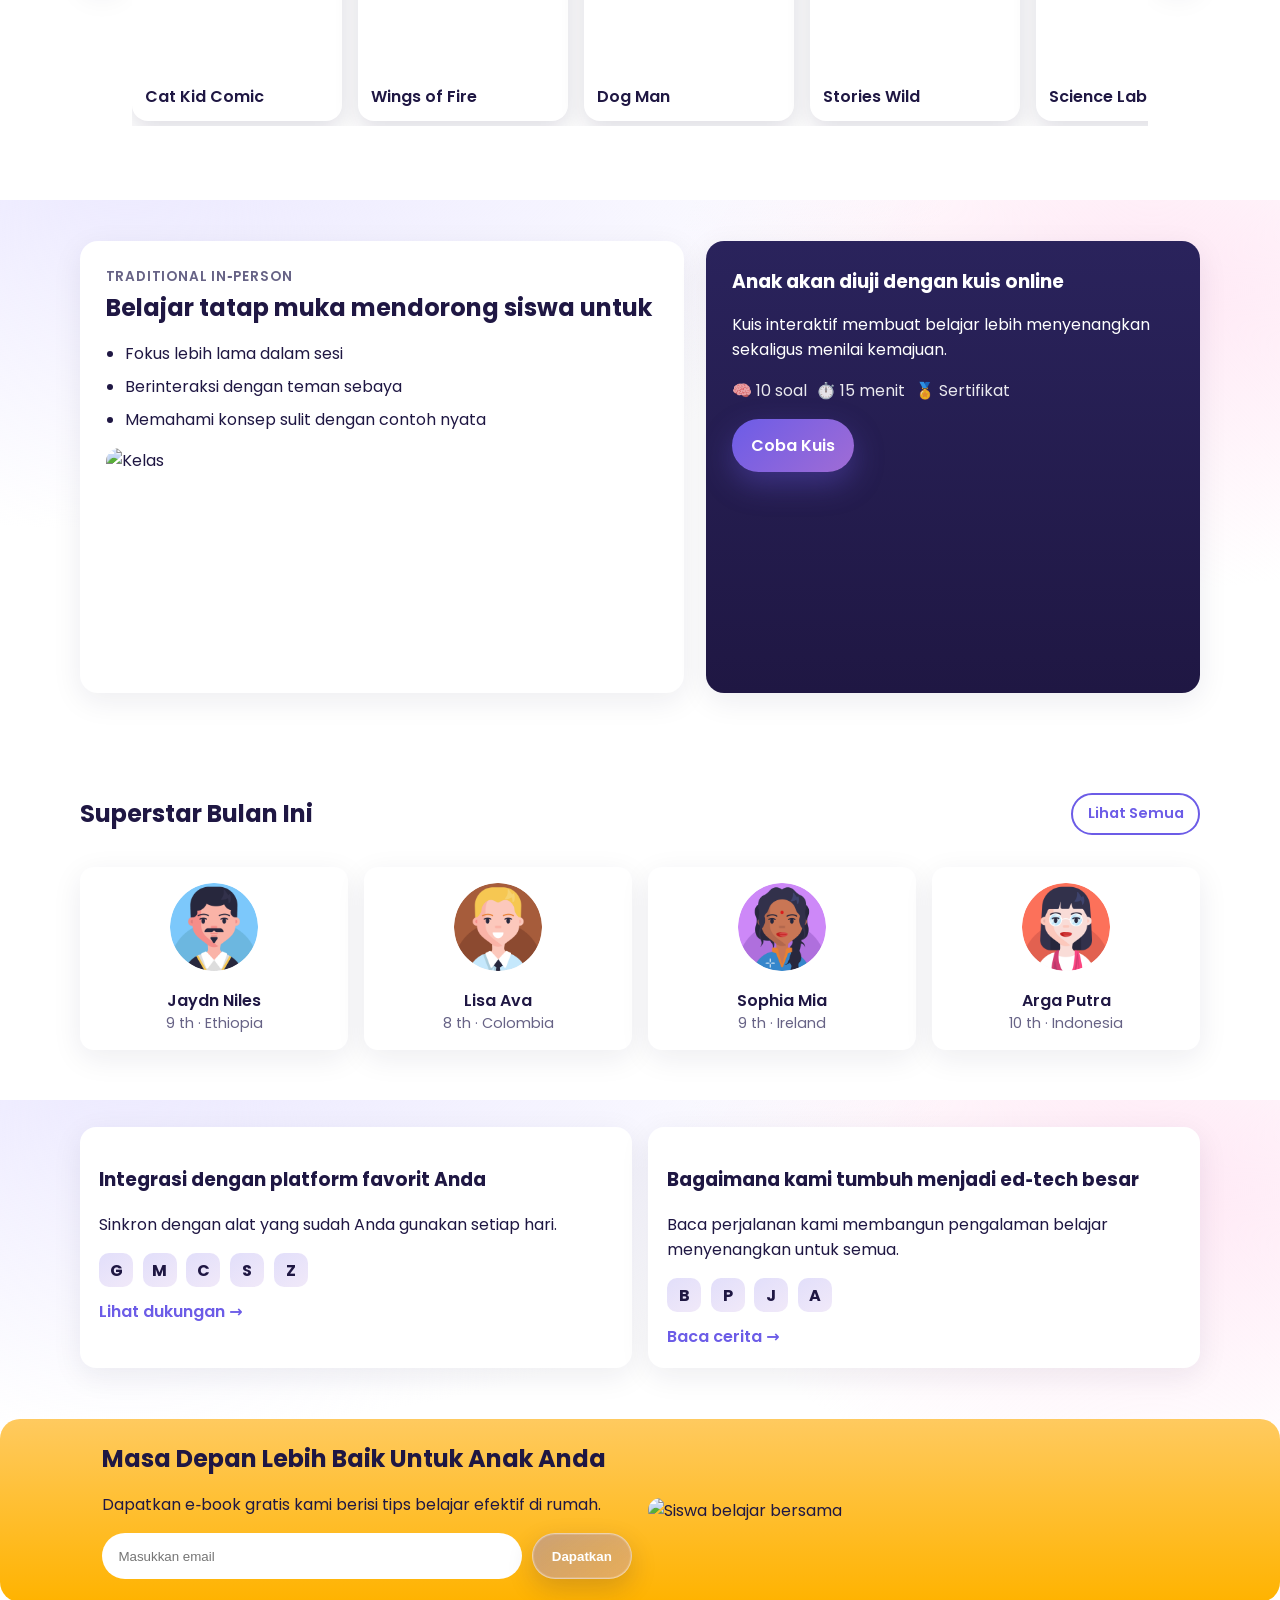
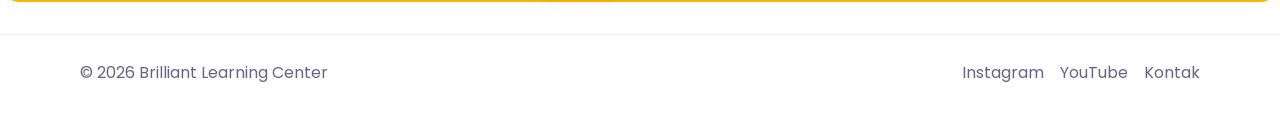
==== commit bb5c4a6b: "Add files via upload" ====
--- a/homepage.html
+++ b/homepage.html
@@ -72,14 +72,14 @@
         <img class="cutout" src="https://img.icons8.com/3d-fluency/200/student-female.png" alt="Siswa membaca">
       </div>
       <div class="floaters" aria-hidden="true">
-        <img class="floater f1" src="asset/BOOKS.png" alt="">
-        <img class="floater f2" src="asset/CHESS.png" alt="">
-        <img class="floater f3" src="asset/E LEARNING.png" alt="">
-        <img class="floater f4" src="asset/SPORT.png" alt="">
-        <img class="floater f5" src="asset/PHYSICS.png" alt="">
-        <img class="floater f6" src="asset/MUSIC.png" alt="">
-        <img class="floater f7" src="asset/OWL.png" alt="">
-        <img class="floater f8" src="asset/SEARCH.png" alt="">
+        <img class="floater f1" src="./asset/icon/DIPLOMA.png" alt="Diploma">
+        <img class="floater f2" src="./asset/icon/CHESS.png" alt="Catur">
+        <img class="floater f3" src="./asset/icon/E LEARNING.png" alt="Pembelajaran Elektronik">
+        <img class="floater f4" src="./asset/icon/SPORT.png" alt="Olahraga">
+        <img class="floater f5" src="./asset/icon/PHYSICS.png" alt="Fisika">
+        <img class="floater f6" src="./asset/icon/MUSIC.png" alt="Musik">
+        <img class="floater f7" src="./asset/icon/OWL.png" alt="Burung Hantu">
+        <img class="floater f8" src="./asset/icon/SEARCH.png" alt="Pencarian">
         <span class="deco ring d1"></span>
         <span class="deco ring d2"></span>
         <span class="deco pill d3"></span>
@@ -176,7 +176,7 @@
           <li>Memahami konsep sulit dengan contoh nyata</li>
         </ul>
         <div class="illus">
-          <img src="asset/kelas.jpg" alt="Kelas" />
+          <img src="icon/kelas.jpg" alt="Kelas" />
         </div>
       </div>
       <div class="panel dark quiz" data-animate>
@@ -200,22 +200,22 @@
       </div>
       <div class="stars-grid" data-animate>
         <div class="star">
-          <img src="asset/avatar/Avatar Users2_1.png" alt="Siswa 1">
+          <img src="./asset/avatar/Avatar Users2_9.png" alt="Siswa 1">
           <div class="name">Jaydn Niles</div>
           <div class="meta">9 th · Ethiopia</div>
         </div>
         <div class="star">
-          <img src="asset/avatar/Avatar Users2_10.png" alt="Siswa 2">
+          <img src="./asset/avatar/Avatar Users2_10.png" alt="Siswa 2">
           <div class="name">Lisa Ava</div>
           <div class="meta">8 th · Colombia</div>
         </div>
         <div class="star">
-          <img src="asset/avatar/Avatar Users2_12.png" alt="Siswa 3">
+          <img src="./asset/avatar/Avatar Users2_12.png" alt="Siswa 3">
           <div class="name">Sophia Mia</div>
           <div class="meta">9 th · Ireland</div>
         </div>
         <div class="star">
-          <img src="asset/avatar/Avatar Users2_18.png"Siswa 4">
+          <img src="./asset/avatar/Avatar Users2_13.png" alt="Siswa 4">
           <div class="name">Arga Putra</div>
           <div class="meta">10 th · Indonesia</div>
         </div>
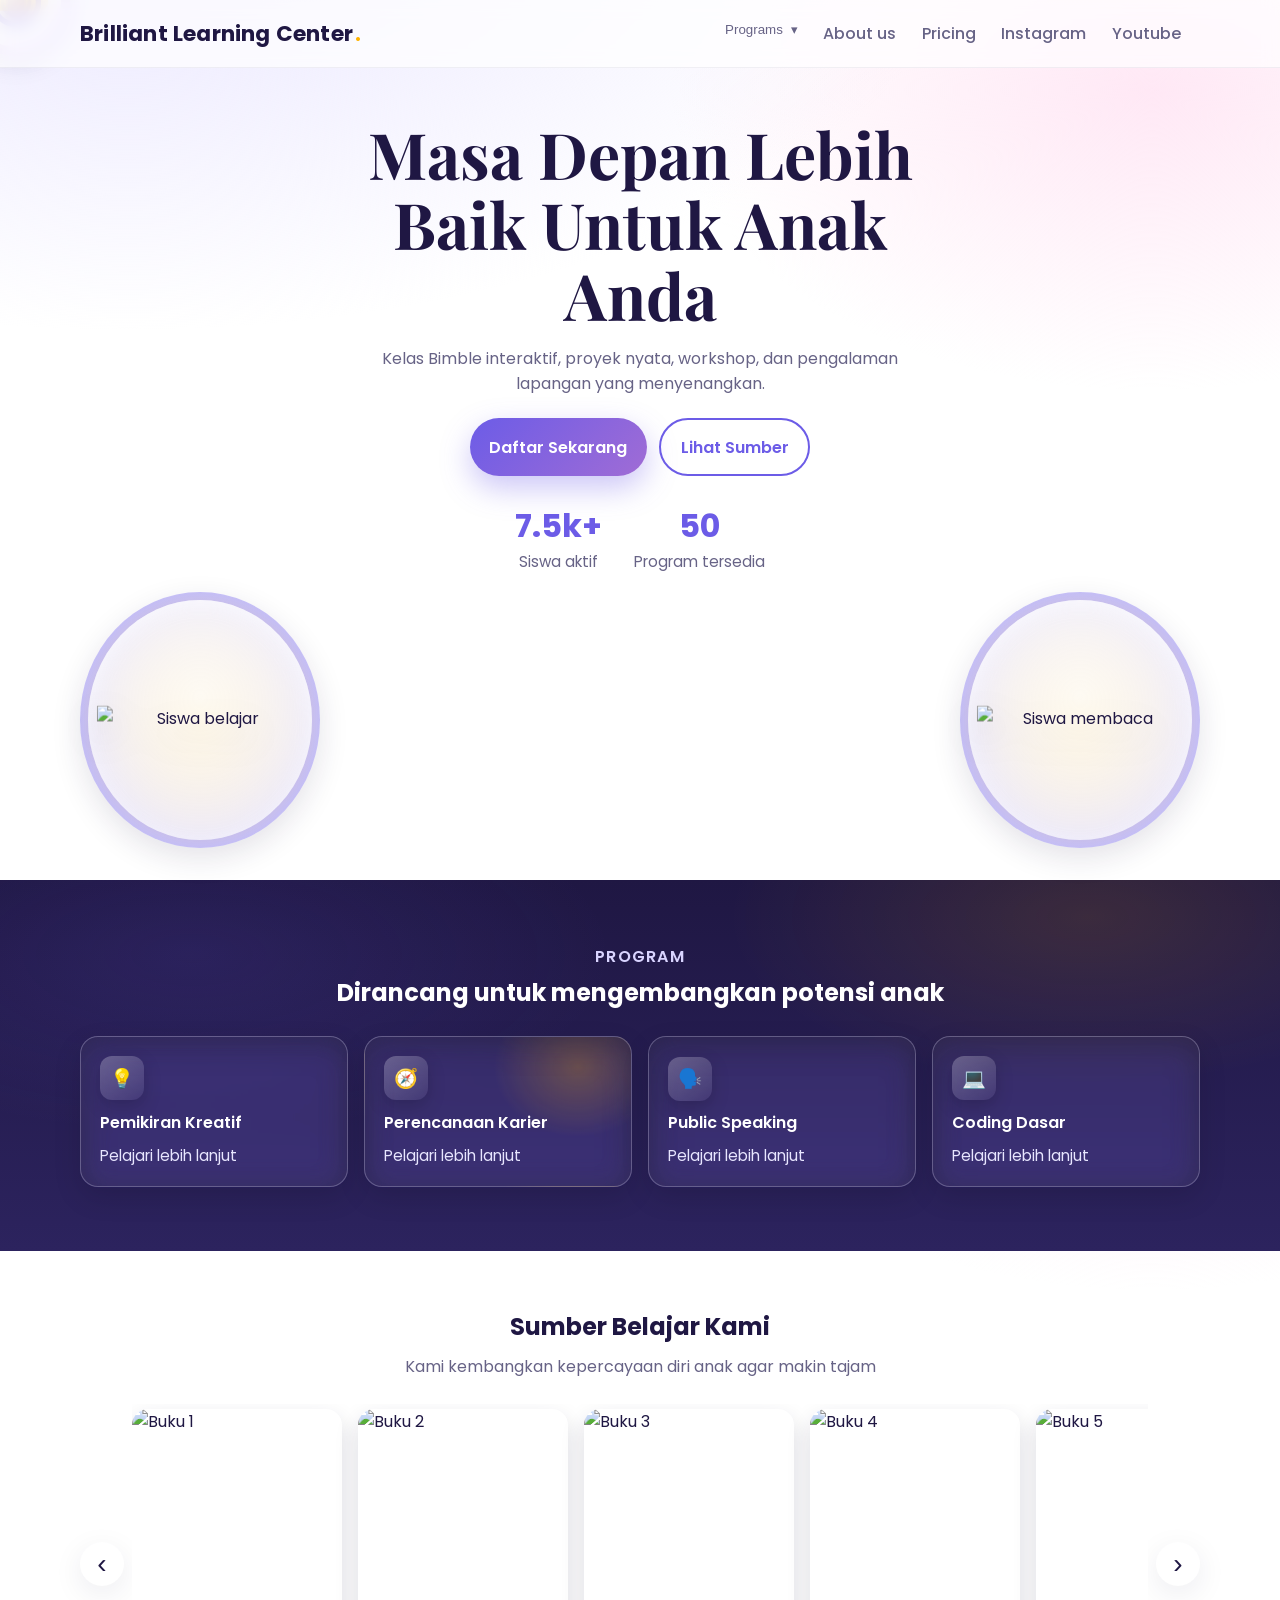
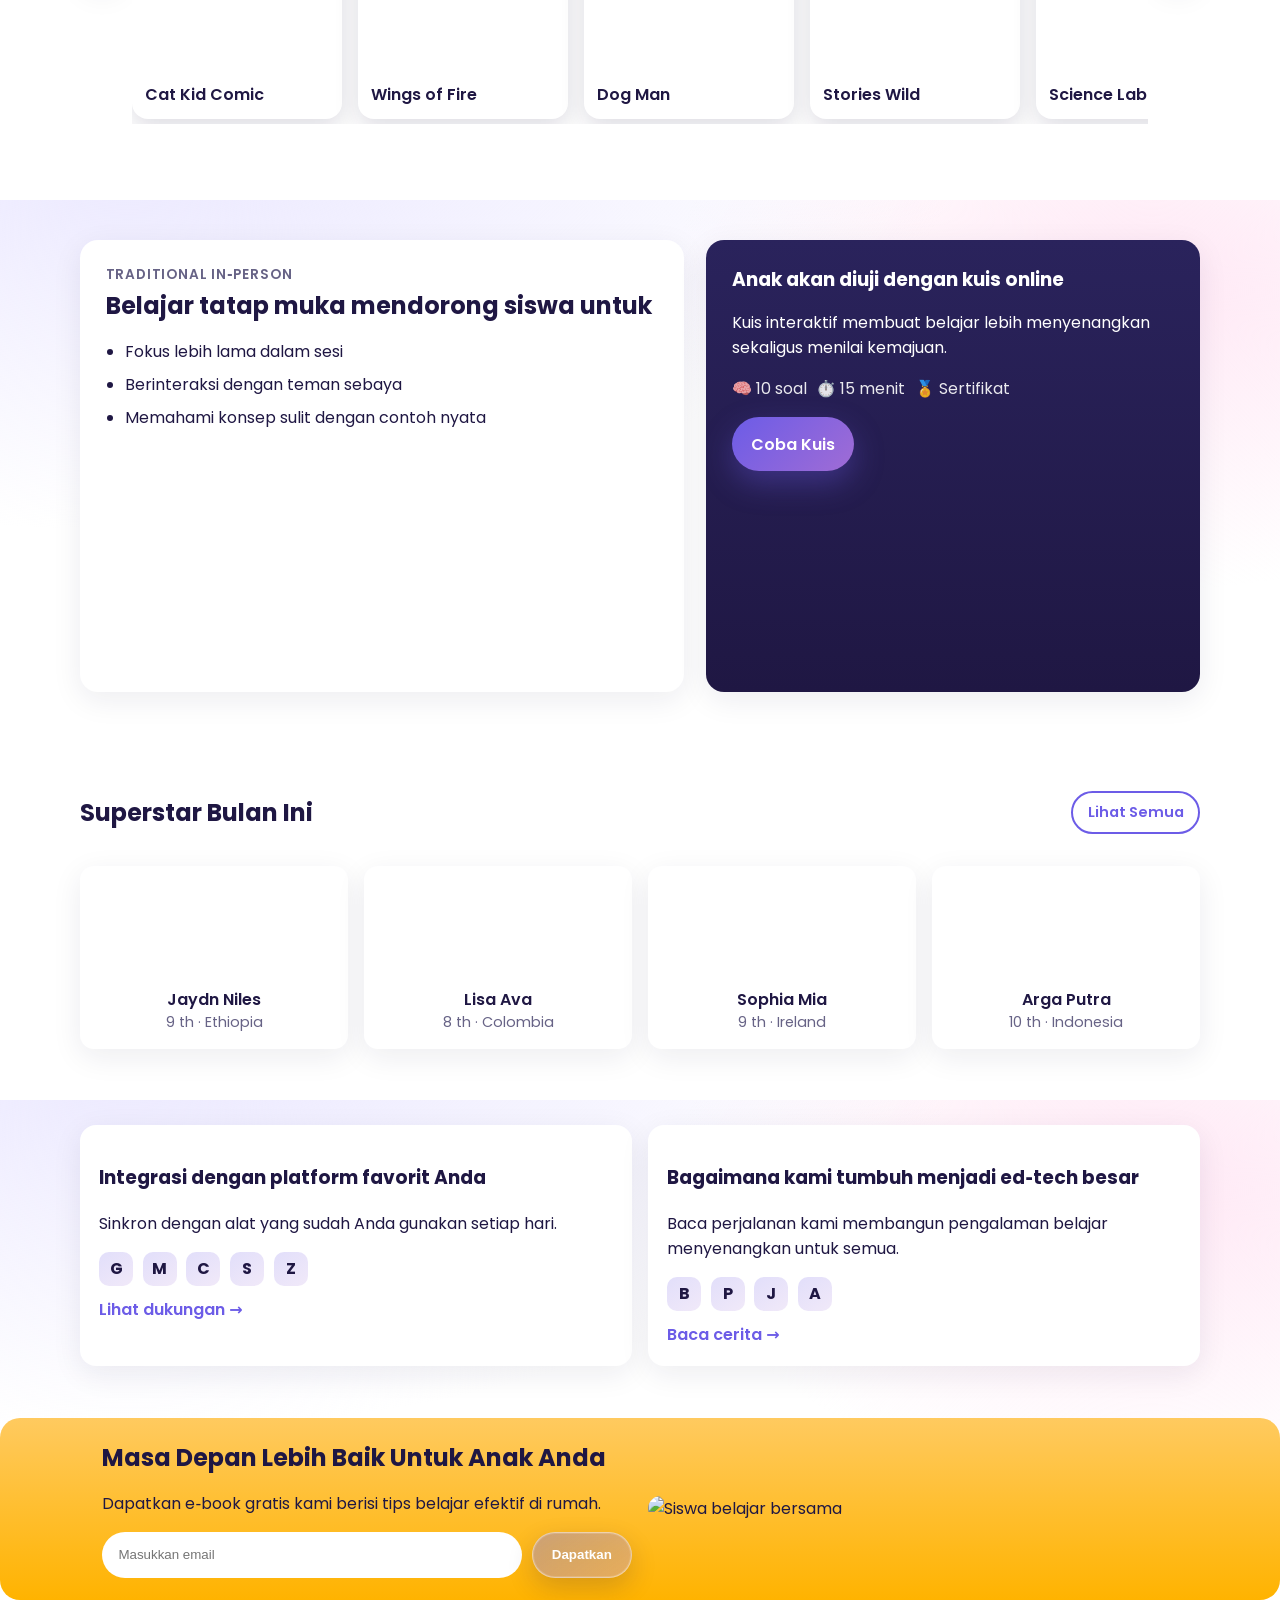
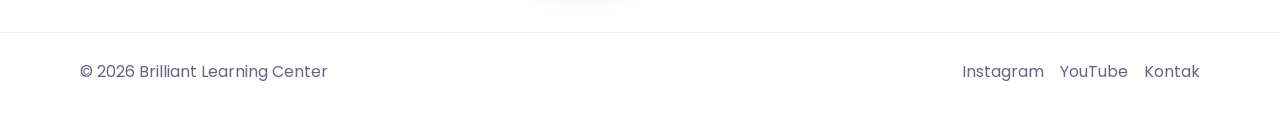
==== commit f0265a62: "Add files via upload" ====
--- a/homepage.html
+++ b/homepage.html
@@ -29,17 +29,11 @@
             <a href="#program" role="menuitem">Coding Basics</a>
           </div>
         </div>
+        <a class="mobile-only" href="aboutus/aboutus.html">About us</a>
+        <a class="mobile-only" href="./pricing/pricing.html">Pricing</a>
+        <a class="mobile-only" href="https://www.instagram.com/brilliant_blc" target="_blank" rel="noopener noreferrer">Instagram</a>
+        <a class="mobile-only" href="https://www.youtube.com/@brilliantlearningcenter3346" target="_blank" rel="noopener noreferrer">Youtube</a>
       </nav>
-      <div class="actions">
-         <a href="aboutus/aboutus.html" class="yt">About us</a>
-       <a href="./pricing/pricing.html" class="yt">Pricing</a>
-         <a href="https://www.instagram.com/brilliant_blc" target="_blank" rel="noopener noreferrer" class="yt">Instagram</a>
-          <a href="https://www.youtube.com/@brilliantlearningcenter3346" target="_blank" rel="noopener noreferrer" class="yt">Youtube</a>
-        <button class="avatar" aria-label="Menu pengguna">
-          <span class="notif" aria-hidden="true"></span>
-        </button>
-        <button class="hamburger" aria-label="Menu" aria-expanded="false">☰</button>
-      </div>
     </div>
   </header>
 
@@ -65,21 +59,21 @@
       </div>
       <div class="photo left" aria-hidden="true">
         <span class="circle-bg"></span>
-        <img class="cutout" src="https://img.icons8.com/3d-fluency/200/student-male.png" alt="Siswa belajar">
+        <img class="cutout" src="https://img.icons8.com/3d-fluency/200/student-male.png" alt="Siswa belajar" loading="eager" fetchpriority="high" decoding="async">
       </div>
       <div class="photo right" aria-hidden="true">
         <span class="circle-bg"></span>
-        <img class="cutout" src="https://img.icons8.com/3d-fluency/200/student-female.png" alt="Siswa membaca">
+        <img class="cutout" src="https://img.icons8.com/3d-fluency/200/student-female.png" alt="Siswa membaca" loading="eager" fetchpriority="high" decoding="async">
       </div>
       <div class="floaters" aria-hidden="true">
-        <img class="floater f1" src="./asset/icon/DIPLOMA.png" alt="Diploma">
-        <img class="floater f2" src="./asset/icon/CHESS.png" alt="Catur">
-        <img class="floater f3" src="./asset/icon/E LEARNING.png" alt="Pembelajaran Elektronik">
-        <img class="floater f4" src="./asset/icon/SPORT.png" alt="Olahraga">
-        <img class="floater f5" src="./asset/icon/PHYSICS.png" alt="Fisika">
-        <img class="floater f6" src="./asset/icon/MUSIC.png" alt="Musik">
-        <img class="floater f7" src="./asset/icon/OWL.png" alt="Burung Hantu">
-        <img class="floater f8" src="./asset/icon/SEARCH.png" alt="Pencarian">
+        <img class="floater f1" src="./asset/icon/DIPLOMA.png" alt="Diploma" loading="lazy" decoding="async">
+        <img class="floater f2" src="./asset/icon/CHESS.png" alt="Catur" loading="lazy" decoding="async">
+        <img class="floater f3" src="./asset/icon/E LEARNING.png" alt="Pembelajaran Elektronik" loading="lazy" decoding="async">
+        <img class="floater f4" src="./asset/icon/SPORT.png" alt="Olahraga" loading="lazy" decoding="async">
+        <img class="floater f5" src="./asset/icon/PHYSICS.png" alt="Fisika" loading="lazy" decoding="async">
+        <img class="floater f6" src="./asset/icon/MUSIC.png" alt="Musik" loading="lazy" decoding="async">
+        <img class="floater f7" src="./asset/icon/OWL.png" alt="Burung Hantu" loading="lazy" decoding="async">
+        <img class="floater f8" src="./asset/icon/SEARCH.png" alt="Pencarian" loading="lazy" decoding="async">
         <span class="deco ring d1"></span>
         <span class="deco ring d2"></span>
         <span class="deco pill d3"></span>
@@ -134,27 +128,27 @@
           <div class="carousel-viewport">
             <div class="carousel-track">
               <div class="book-card">
-                <img src="https://images.unsplash.com/photo-1544717305-2782549b5136?q=80&w=400&auto=format&fit=crop" alt="Buku 1">
+                <img src="https://images.unsplash.com/photo-1544717305-2782549b5136?q=80&w=400&auto=format&fit=crop" alt="Buku 1" loading="lazy" decoding="async">
                 <div class="book-title">Cat Kid Comic</div>
               </div>
               <div class="book-card">
-                <img src="https://images.unsplash.com/photo-1519682337058-a94d519337bc?q=80&w=400&auto=format&fit=crop" alt="Buku 2">
+                <img src="https://images.unsplash.com/photo-1519682337058-a94d519337bc?q=80&w=400&auto=format&fit=crop" alt="Buku 2" loading="lazy" decoding="async">
                 <div class="book-title">Wings of Fire</div>
               </div>
               <div class="book-card">
-                <img src="https://images.unsplash.com/photo-1518085250887-2f903c200fee?q=80&w=400&auto=format&fit=crop" alt="Buku 3">
+                <img src="https://images.unsplash.com/photo-1518085250887-2f903c200fee?q=80&w=400&auto=format&fit=crop" alt="Buku 3" loading="lazy" decoding="async">
                 <div class="book-title">Dog Man</div>
               </div>
               <div class="book-card">
-                <img src="https://images.unsplash.com/photo-1495446815901-a7297e633e8d?q=80&w=400&auto=format&fit=crop" alt="Buku 4">
+                <img src="https://images.unsplash.com/photo-1495446815901-a7297e633e8d?q=80&w=400&auto=format&fit=crop" alt="Buku 4" loading="lazy" decoding="async">
                 <div class="book-title">Stories Wild</div>
               </div>
               <div class="book-card">
-                <img src="https://images.unsplash.com/photo-1512820790803-83ca734da794?q=80&w=400&auto=format&fit=crop" alt="Buku 5">
+                <img src="https://images.unsplash.com/photo-1512820790803-83ca734da794?q=80&w=400&auto=format&fit=crop" alt="Buku 5" loading="lazy" decoding="async">
                 <div class="book-title">Science Lab</div>
               </div>
               <div class="book-card">
-                <img src="https://images.unsplash.com/photo-1524995997946-a1c2e315a42f?q=80&w=400&auto=format&fit=crop" alt="Buku 6">
+                <img src="https://images.unsplash.com/photo-1524995997946-a1c2e315a42f?q=80&w=400&auto=format&fit=crop" alt="Buku 6" loading="lazy" decoding="async">
                 <div class="book-title">Creative Brain</div>
               </div>
             </div>
@@ -176,7 +170,7 @@
           <li>Memahami konsep sulit dengan contoh nyata</li>
         </ul>
         <div class="illus">
-          <img src="icon/kelas.jpg" alt="Kelas" />
+          <img src="./asset/icon/kelas.jpg" alt="Kelas" loading="lazy" decoding="async" />
         </div>
       </div>
       <div class="panel dark quiz" data-animate>
@@ -200,22 +194,22 @@
       </div>
       <div class="stars-grid" data-animate>
         <div class="star">
-          <img src="./asset/avatar/Avatar Users2_9.png" alt="Siswa 1">
+          <img src="./asset/avatar/Avatar Users2_10.png" alt="Siswa 1" loading="lazy" decoding="async">
           <div class="name">Jaydn Niles</div>
           <div class="meta">9 th · Ethiopia</div>
         </div>
         <div class="star">
-          <img src="./asset/avatar/Avatar Users2_10.png" alt="Siswa 2">
+          <img src="./asset/avatar/Avatar Users2_7.png" alt="Siswa 2" loading="lazy" decoding="async">
           <div class="name">Lisa Ava</div>
           <div class="meta">8 th · Colombia</div>
         </div>
         <div class="star">
-          <img src="./asset/avatar/Avatar Users2_12.png" alt="Siswa 3">
+          <img src="./asset/avatar/Avatar Users2_13.png" alt="Siswa 3" loading="lazy" decoding="async">
           <div class="name">Sophia Mia</div>
           <div class="meta">9 th · Ireland</div>
         </div>
         <div class="star">
-          <img src="./asset/avatar/Avatar Users2_13.png" alt="Siswa 4">
+          <img src="./asset/avatar/Avatar Users2_12.png" alt="Siswa 4" loading="lazy" decoding="async">
           <div class="name">Arga Putra</div>
           <div class="meta">10 th · Indonesia</div>
         </div>
@@ -262,7 +256,7 @@
         </form>
       </div>
       <div class="cta-visual">
-        <img src="https://images.unsplash.com/photo-1519389950473-47ba0277781c?q=80&w=1000&auto=format&fit=crop" alt="Siswa belajar bersama">
+        <img src="https://images.unsplash.com/photo-1519389950473-47ba0277781c?q=80&w=1000&auto=format&fit=crop" alt="Siswa belajar bersama" loading="lazy" decoding="async">
       </div>
     </div>
   </section>
@@ -292,6 +286,16 @@
 s0.parentNode.insertBefore(s1,s0);
 })();
 </script>
+  <div class="bubble-menu">
+    <button class="bubble-toggle" aria-expanded="false">☰</button>
+    <div class="bubble-panel">
+      <a href="aboutus/aboutus.html">About us</a>
+      <a href="./pricing/pricing.html">Pricing</a>
+      <a href="#program">Programs</a>
+      <a href="https://www.instagram.com/brilliant_blc" target="_blank" rel="noopener noreferrer">Instagram</a>
+      <a href="https://www.youtube.com/@brilliantlearningcenter3346" target="_blank" rel="noopener noreferrer">Youtube</a>
+    </div>
+  </div>
   <script src="homepage.js"></script>
 </body>
 </html>
--- a/homepage.css
+++ b/homepage.css
@@ -182,15 +182,31 @@
 }
 .hamburger {
   display: none;
-  width: 40px;
-  height: 40px;
-  border: 1px solid rgba(31,23,67,.1);
-  border-radius: 10px;
+  width: 42px;
+  height: 42px;
+  border: 1px solid rgba(31,23,67,.12);
+  border-radius: 12px;
   background: #fff;
   box-shadow: 0 6px 16px rgba(31,23,67,.12);
-  font-size: 20px;
   cursor: pointer;
-}
+  position: relative;
+  overflow: hidden;
+}
+.hamburger .bar {
+  position: absolute;
+  left: 9px;
+  right: 9px;
+  height: 2px;
+  background: var(--ink);
+  border-radius: 2px;
+  transition: transform .25s ease, opacity .2s ease;
+}
+.hamburger .bar:nth-child(1) { top: 13px; }
+.hamburger .bar:nth-child(2) { top: 20px; }
+.hamburger .bar:nth-child(3) { top: 27px; }
+.hamburger[aria-expanded="true"] .bar:nth-child(1) { transform: translateY(7px) rotate(45deg); }
+.hamburger[aria-expanded="true"] .bar:nth-child(2) { opacity: 0; }
+.hamburger[aria-expanded="true"] .bar:nth-child(3) { transform: translateY(-7px) rotate(-45deg); }
 
 .hero {
   display: grid;
@@ -533,11 +549,16 @@
 }
 @media (max-width: 680px) {
   .hamburger { display: inline-block; }
+  .nav { grid-template-columns: 1fr; padding: .6rem 0; }
+  .brand { font-size: 1.1rem; display: block; text-align: center; }
+  .actions { display: none; }
+  .menu .mobile-only { display: none; }
+  .menu .has-sub .link { display: none; }
   .menu {
     position: fixed;
     top: 64px;
     right: 12px;
-    width: min(86vw, 320px);
+    width: min(92vw, 340px);
     max-height: calc(100vh - 80px);
     display: flex;
     flex-direction: column;
@@ -554,16 +575,33 @@
     pointer-events: none;
     transition: transform .35s ease, opacity .35s ease;
   }
+  .menu a, .menu .link { text-align: center; font-size: .95rem; }
   .menu.open {
     transform: none;
     opacity: 1;
     pointer-events: auto;
   }
+  .menu.open .mobile-only { display: block; }
+  .menu .has-sub .dropdown {
+    position: static;
+    min-width: unset;
+    background: transparent;
+    border: 0;
+    border-radius: 0;
+    box-shadow: none;
+    padding: 0;
+    opacity: 1;
+    transform: none;
+    pointer-events: auto;
+  }
+  .menu .has-sub .dropdown a { padding: .6rem .8rem; }
   .hero-visual { grid-template-columns: 1fr 1fr; }
   .book-card { min-width: 180px; width: 180px; }
   .glass-grid { grid-template-columns: 1fr; }
   .title { font-size: clamp(2rem, 6.5vw, 2.6rem); }
-  .photo { width: clamp(110px, 34vw, 180px); }
+  .photo { width: clamp(80px, 28vw, 120px); }
+  .left, .right { display: none; }
+  .hero { padding: 1.2rem 0 .8rem; }
   .cta-form { flex-direction: column; }
   .cta-form input { width: 100%; }
   .hero { justify-items: center; }
@@ -582,6 +620,11 @@
   .deco.d6 { left: 6%; top: 16%; }
   .plane { width: 64px; top: 10%; }
   .deco.circle.big { width: 84px; height: 84px; }
+  .section-head { flex-direction: column; gap: .4rem; text-align: center; }
+  .tile { text-align: center; }
+  .btn { padding: .7rem .9rem; }
+  .stat .number { font-size: 1.6rem; }
+  .star img { width: 72px; height: 72px; }
 }
 
 .benefits {
@@ -742,9 +785,74 @@
   .stars-grid { grid-template-columns: repeat(2, 1fr); }
   .tile-grid { grid-template-columns: 1fr; }
   .cta-wrap { grid-template-columns: 1fr; }
+  .site-footer .container { flex-direction: column; gap: .5rem; text-align: center; }
 }
 @media (max-width: 560px) {
+  :root { --shadow: 0 2px 8px rgba(31,23,67,.08); }
+  body { background: #ffffff; }
+  .site-header { backdrop-filter: none; background: rgba(255,255,255,.95); }
+  .btn.glass { backdrop-filter: none; -webkit-backdrop-filter: none; box-shadow: 0 6px 12px rgba(31,23,67,.12); }
+  .floaters, .deco, .plane { display: none; }
   .stars-grid { grid-template-columns: 1fr; }
+}
+
+.liquid-intro { animation: introFadeOut .4s ease 1.2s forwards; }
+@media (max-width: 560px) {
+  .liquid-intro { display: none; }
+}
+
+.bubble-menu {
+  position: fixed;
+  left: 16px;
+  bottom: 16px;
+  z-index: 50;
+  display: none;
+}
+.bubble-toggle {
+  width: 56px;
+  height: 56px;
+  border-radius: 50%;
+  border: 0;
+  background: linear-gradient(135deg, var(--primary), var(--primary-2));
+  color: #fff;
+  box-shadow: 0 12px 30px rgba(108,92,231,.35);
+  font-size: 22px;
+}
+.bubble-panel {
+  position: absolute;
+  left: 0;
+  bottom: 68px;
+  width: 200px;
+  background: #fff;
+  border: 1px solid rgba(31,23,67,.08);
+  border-radius: 14px;
+  box-shadow: 0 16px 34px rgba(31,23,67,.18);
+  padding: .6rem;
+  opacity: 0;
+  transform: translateY(8px);
+  pointer-events: none;
+  transition: opacity .25s ease, transform .25s ease;
+}
+.bubble-panel.open { opacity: 1; transform: none; pointer-events: auto; }
+.bubble-panel a {
+  display: block;
+  padding: .6rem .8rem;
+  border-radius: 10px;
+  color: var(--ink);
+  text-decoration: none;
+  font-weight: 600;
+}
+.bubble-panel a:hover { background: rgba(108,92,231,.08); }
+
+@media (max-width: 768px) {
+  .bubble-menu { display: block; }
+  .menu { display: none; }
+  .left, .right { display: none; }
+}
+
+@media (prefers-reduced-motion: reduce) {
+  .floater, .deco, .plane { animation: none; }
+  [data-animate] { transition: none; }
 }
 
 .liquid-intro {
